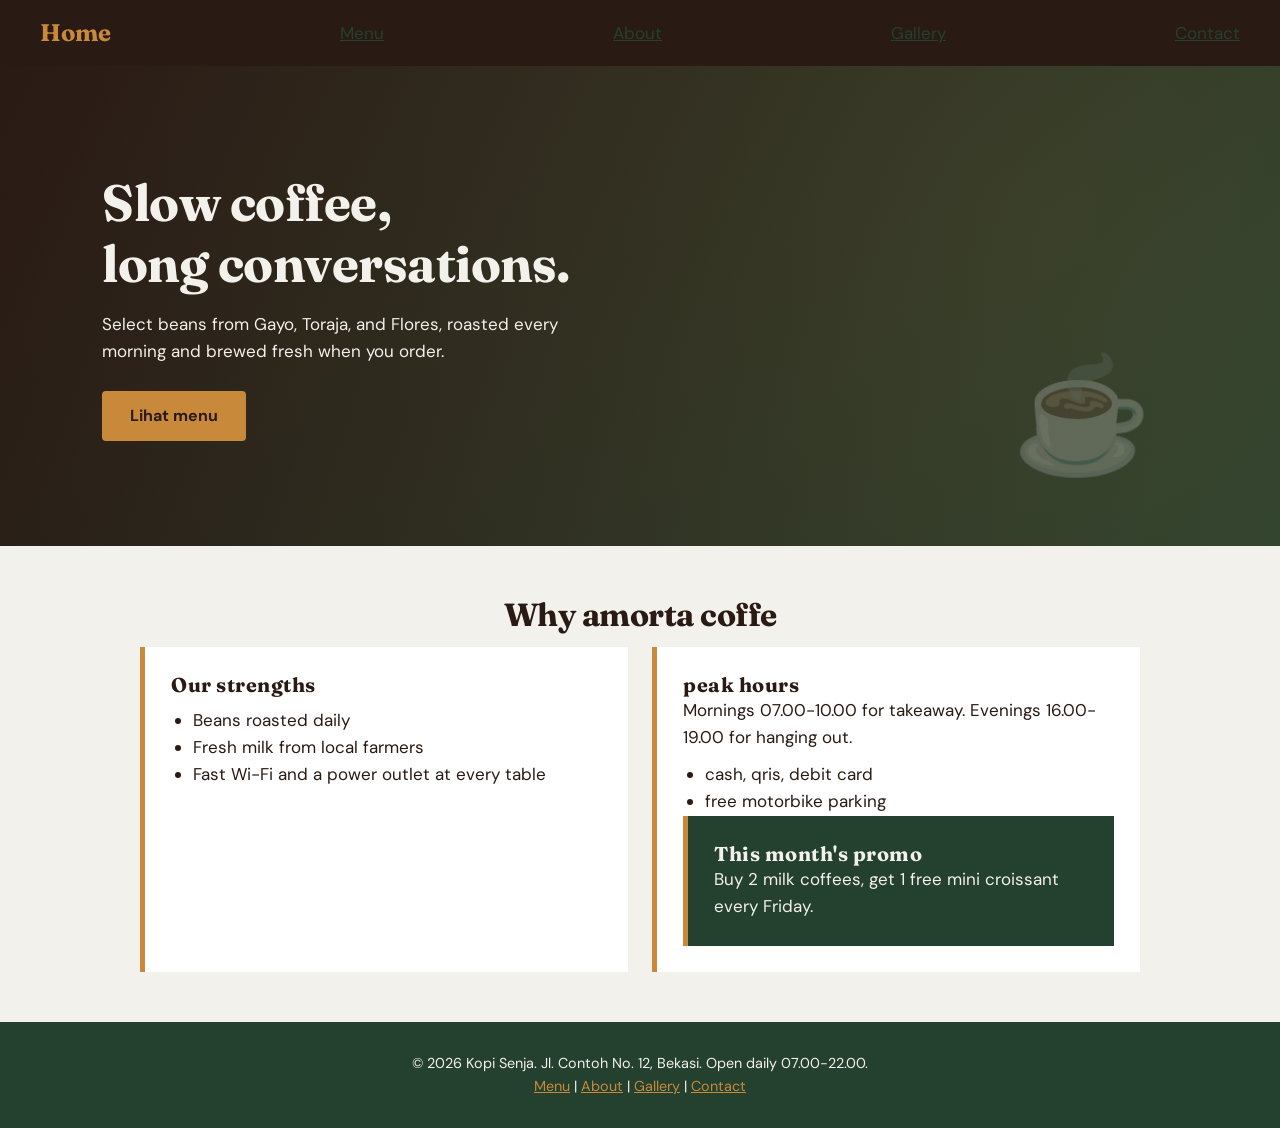
==== index.html @ 521914c7 "Update index.html" ====
<!DOCTYPE html>
<html lang="id">
<head>
  <meta charset="UTF-8">
  <meta name="viewport" content="width=device-width,initial-scale=1">
  <title>Home | amerta coffe</title>
  <link href="https://fonts.googleapis.com/css2?family=DM+Sans:wght@400;700&family=Fraunces:wght@700&display=swap" rel="stylesheet">
  <link rel="stylesheet" href="style.css">
  <style>
    nav{position: sticky; top: 0; z-index: 10;}
    .hero{postion: relative;}
    .steam{position: absolute; right: 24px; bottom: 16px;}
    .box h3{font-size: 20px; letter-spacing: 0.5px;}
    .cols{gap: 24px;}
    footer{background-color: #24402F; color: #F3F1EC; }
    .steps{max-width: 600px; margin: 16px auto 0;}
    </style>
</head>
<body>
  <nav>
    <a class="logo" href="index.html>amerta coffe</a>
    <ul>
      <li><a href="index.html" class="active">Home</a></li>
      <li><a href="menu.html">Menu</a></li>
      <li><a href="about.html">About</a></li>
      <li><a href="gallery.html">Gallery</a></li>
      <li><a href="contact.html">Contact</a></li>
    </ul>
  </nav>

  <header class="hero">
    <div>
      <h1>Slow coffee,<br>long conversations.</h1>
      <p>Select beans from Gayo, Toraja, and Flores, roasted every morning and brewed fresh when you order.</p>
      <a class="btn" href="menu.html">Lihat menu</a>
    </div>
    <span class="steam">&#9749;</span>
  </header>

  <main>
    <h2 style="text-align:center;">Why amorta coffe</h2>
    <div class="cols">
      <div class="box">
        <h3>Our strengths</h3>
        <ul class="plain">
          <li>Beans roasted daily</li>
          <li>Fresh milk from local farmers</li>
          <li>Fast Wi-Fi and a power outlet at every table</li>
        </ul>
      </div>
      <div class="box">
        <h3>peak hours</h3>
        <p>Mornings 07.00-10.00 for takeaway. Evenings 16.00-19.00 for hanging out.</p>
      <ul class="plain">
        <li>cash, qris, debit card</li>
        <li>free motorbike parking</li>
      </ul>
      <div class="box" style="background-color:#24402F;color:#F3F1EC;border-left-color:#C8893B">
        <h3>This month's promo</h3>
        <p>Buy 2 milk coffees, get 1 free mini croissant every Friday.</p>
      </div>
    </div>
  </main>
  

  <footer>
    <p>&copy; 2026 Kopi Senja. Jl. Contoh No. 12, Bekasi. Open daily 07.00-22.00.</p>
    <p><a href="menu.html">Menu</a> | <a href="about.html">About</a> | <a href="gallery.html">Gallery</a> | <a href="contact.html">Contact</a></p>
  </footer>
</body>
</html>
---- style.css ----
:root{
  --esp:#2A1A14;
  --pine:#24402F;
  --car:#C8893B;
  --bg:#F3F1EC;
  --w:#fff;
}
*{box-sizing:border-box;margin:0;padding:0}
body{
  font-family:'DM Sans',Arial,sans-serif;
  font-size:17px;
  line-height:1.6;
  color:var(--esp);
  background-color:var(--bg);
  min-height:100vh;
}
h1,h2,h3{
  font-family:'Fraunces',Georgia,serif;
  font-weight:700;
  letter-spacing:-.5px;
  line-height:1.2;
}
h1{font-size:3.2rem}
h2{font-size:2rem;margin-bottom:12px}
a{color:var(--pine)}

/* Navbar */
nav{
  position:sticky;
  top:0;
  z-index:100;
  display:flex;
  justify-content:space-between;
  align-items:center;
  padding:14px 40px;
  background-color:var(--esp);
}
nav .logo{
  font-family:'Fraunces',Georgia,serif;
  font-size:1.5rem;
  color:var(--car);
  text-decoration:none;
  font-weight:700;
}
nav ul{display:flex;gap:26px;list-style:none}
nav ul a{color:var(--bg);text-decoration:none;padding-bottom:4px}
nav ul a:hover,nav ul a.active{color:var(--car);border-bottom:2px solid var(--car)}

/* Layout */
main{max-width:1000px;width:90%;margin:0 auto;padding:50px 0}
.hero{
  position:relative;
  min-height:480px;
  display:flex;
  align-items:center;
  padding:0 8%;
  color:var(--bg);
  background-image:linear-gradient(120deg,rgba(42,26,20,.92),rgba(36,64,47,.85)),
                   radial-gradient(circle at 80% 30%,#C8893B,#2A1A14);
  background-size:cover;
  background-position:center;
  background-repeat:no-repeat;
}
.hero p{max-width:480px;margin:16px 0 26px}
.hero .steam{position:absolute;right:10%;bottom:40px;font-size:7rem;opacity:.25}
.btn{
  display:inline-block;
  padding:12px 28px;
  background-color:var(--car);
  color:var(--esp);
  font-weight:700;
  text-decoration:none;
  border:0;
  border-radius:4px;
  cursor:pointer;
  font-size:1rem;
}
.btn:hover{background-color:var(--w)}
.cols{display:grid;grid-template-columns:repeat(auto-fit,minmax(260px,1fr));gap:30px}
.box{background-color:var(--w);padding:26px;border-left:5px solid var(--car)}
ul.plain,ol.plain{margin:10px 0 0 22px}
footer{
  background-color:var(--esp);
  color:var(--bg);
  text-align:center;
  padding:30px 20px;
  font-size:.9rem;
}
footer a{color:var(--car)}
@media(max-width:700px){
  nav{flex-direction:column;gap:10px}
  h1{font-size:2.2rem}
}
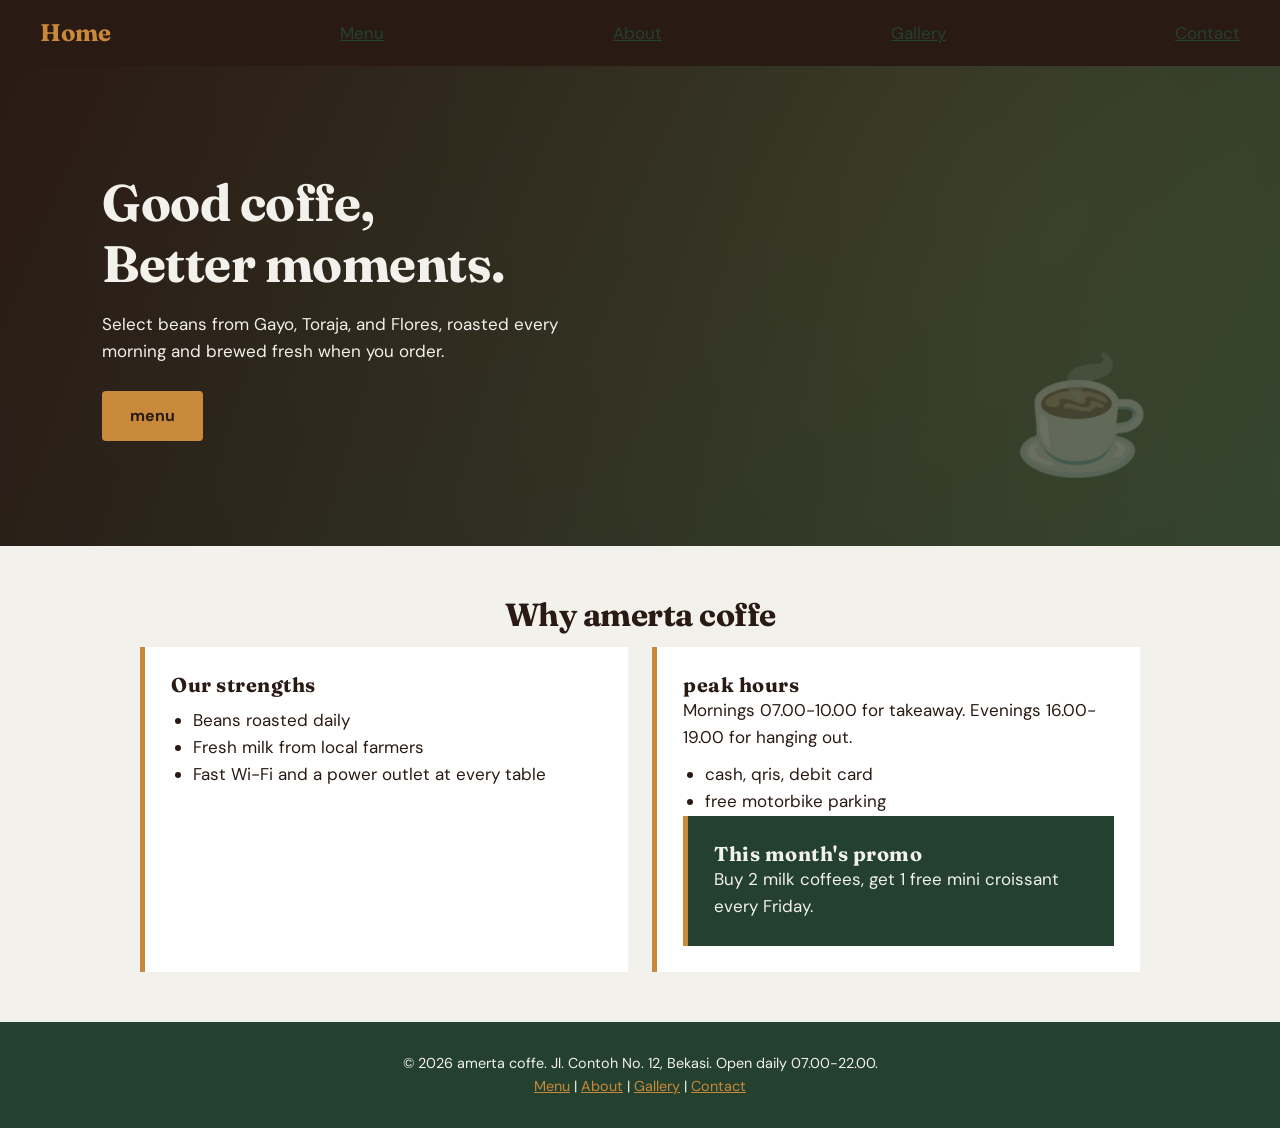
==== commit 89b7277f: "Update index.html" ====
--- a/index.html
+++ b/index.html
@@ -1,5 +1,5 @@
 <!DOCTYPE html>
-<html lang="id">
+<html lang="en">
 <head>
   <meta charset="UTF-8">
   <meta name="viewport" content="width=device-width,initial-scale=1">
@@ -30,15 +30,15 @@
 
   <header class="hero">
     <div>
-      <h1>Slow coffee,<br>long conversations.</h1>
+      <h1>Good coffe,<br>Better moments.</h1>
       <p>Select beans from Gayo, Toraja, and Flores, roasted every morning and brewed fresh when you order.</p>
-      <a class="btn" href="menu.html">Lihat menu</a>
+      <a class="btn" href="menu.html">menu</a>
     </div>
     <span class="steam">&#9749;</span>
   </header>
 
   <main>
-    <h2 style="text-align:center;">Why amorta coffe</h2>
+    <h2 style="text-align:center;">Why amerta coffe</h2>
     <div class="cols">
       <div class="box">
         <h3>Our strengths</h3>
@@ -64,7 +64,7 @@
   
 
   <footer>
-    <p>&copy; 2026 Kopi Senja. Jl. Contoh No. 12, Bekasi. Open daily 07.00-22.00.</p>
+    <p>&copy; 2026 amerta coffe. Jl. Contoh No. 12, Bekasi. Open daily 07.00-22.00.</p>
     <p><a href="menu.html">Menu</a> | <a href="about.html">About</a> | <a href="gallery.html">Gallery</a> | <a href="contact.html">Contact</a></p>
   </footer>
 </body>
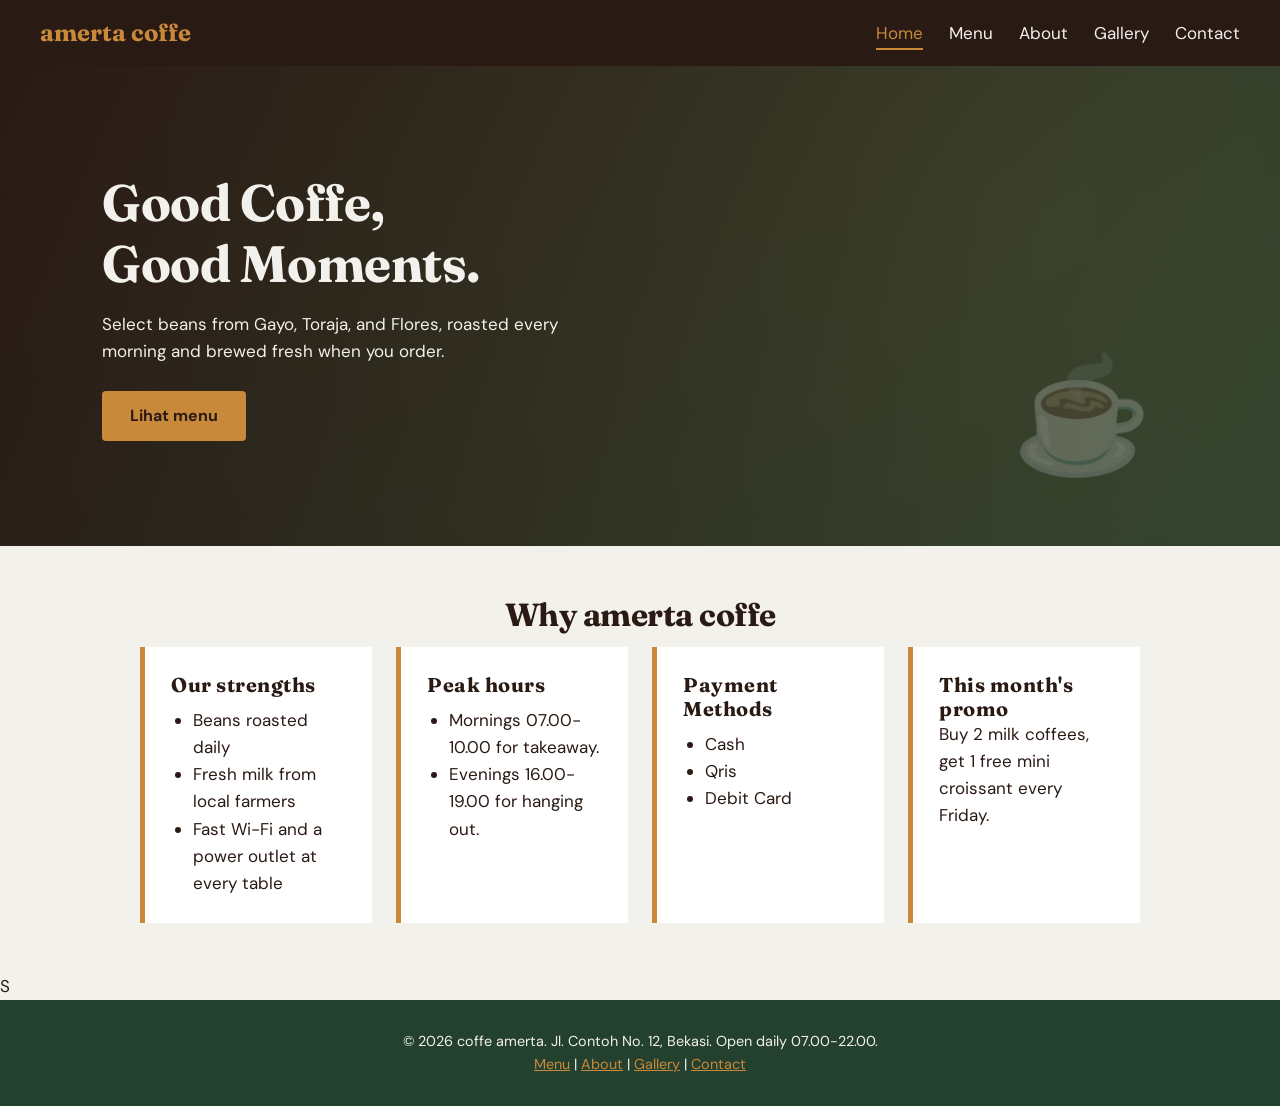
==== commit bc3db6f2: "Update index.html" ====
--- a/index.html
+++ b/index.html
@@ -7,18 +7,17 @@
   <link href="https://fonts.googleapis.com/css2?family=DM+Sans:wght@400;700&family=Fraunces:wght@700&display=swap" rel="stylesheet">
   <link rel="stylesheet" href="style.css">
   <style>
-    nav{position: sticky; top: 0; z-index: 10;}
-    .hero{postion: relative;}
-    .steam{position: absolute; right: 24px; bottom: 16px;}
-    .box h3{font-size: 20px; letter-spacing: 0.5px;}
-    .cols{gap: 24px;}
-    footer{background-color: #24402F; color: #F3F1EC; }
-    .steps{max-width: 600px; margin: 16px auto 0;}
+    nav { position: sticky; top: 0; z-index: 10; }
+    .hero { position: relative;}
+    .steam { position: absolute; right: 24px; bottom: 16px; }
+    .box h3 { font-size: 20px; letter-spacing: 0.5px; }
+    .cols { display: grid; grid-template-columns: repeat(4, 1fr); gap: 24px; }
+    footer { background-color: #24402F; color: #F3F1EC; }
     </style>
 </head>
 <body>
   <nav>
-    <a class="logo" href="index.html>amerta coffe</a>
+    <a class="logo" href="index.html">amerta coffe</a>
     <ul>
       <li><a href="index.html" class="active">Home</a></li>
       <li><a href="menu.html">Menu</a></li>
@@ -30,9 +29,9 @@
 
   <header class="hero">
     <div>
-      <h1>Good coffe,<br>Better moments.</h1>
+      <h1>Good Coffe,<br>Good Moments.</h1>
       <p>Select beans from Gayo, Toraja, and Flores, roasted every morning and brewed fresh when you order.</p>
-      <a class="btn" href="menu.html">menu</a>
+      <a class="btn" href="menu.html">Lihat menu</a>
     </div>
     <span class="steam">&#9749;</span>
   </header>
@@ -49,22 +48,30 @@
         </ul>
       </div>
       <div class="box">
-        <h3>peak hours</h3>
-        <p>Mornings 07.00-10.00 for takeaway. Evenings 16.00-19.00 for hanging out.</p>
+        <h3>Peak hours</h3>
+        <ul class="plain">
+          <li>Mornings 07.00-10.00 for takeaway.</li>
+          <li>Evenings 16.00-19.00 for hanging out.</li>
+        </ul>
+      </div>
+      <div class="box">
+        <h3>Payment Methods</h3>
       <ul class="plain">
-        <li>cash, qris, debit card</li>
-        <li>free motorbike parking</li>
+        <li>Cash</li>
+        <li>Qris</li>
+        <li>Debit Card</li>
       </ul>
-      <div class="box" style="background-color:#24402F;color:#F3F1EC;border-left-color:#C8893B">
+      </div>
+      <div class="box">
         <h3>This month's promo</h3>
         <p>Buy 2 milk coffees, get 1 free mini croissant every Friday.</p>
       </div>
     </div>
-  </main>
+  </main>S
   
 
   <footer>
-    <p>&copy; 2026 amerta coffe. Jl. Contoh No. 12, Bekasi. Open daily 07.00-22.00.</p>
+    <p>&copy; 2026 coffe amerta. Jl. Contoh No. 12, Bekasi. Open daily 07.00-22.00.</p>
     <p><a href="menu.html">Menu</a> | <a href="about.html">About</a> | <a href="gallery.html">Gallery</a> | <a href="contact.html">Contact</a></p>
   </footer>
 </body>
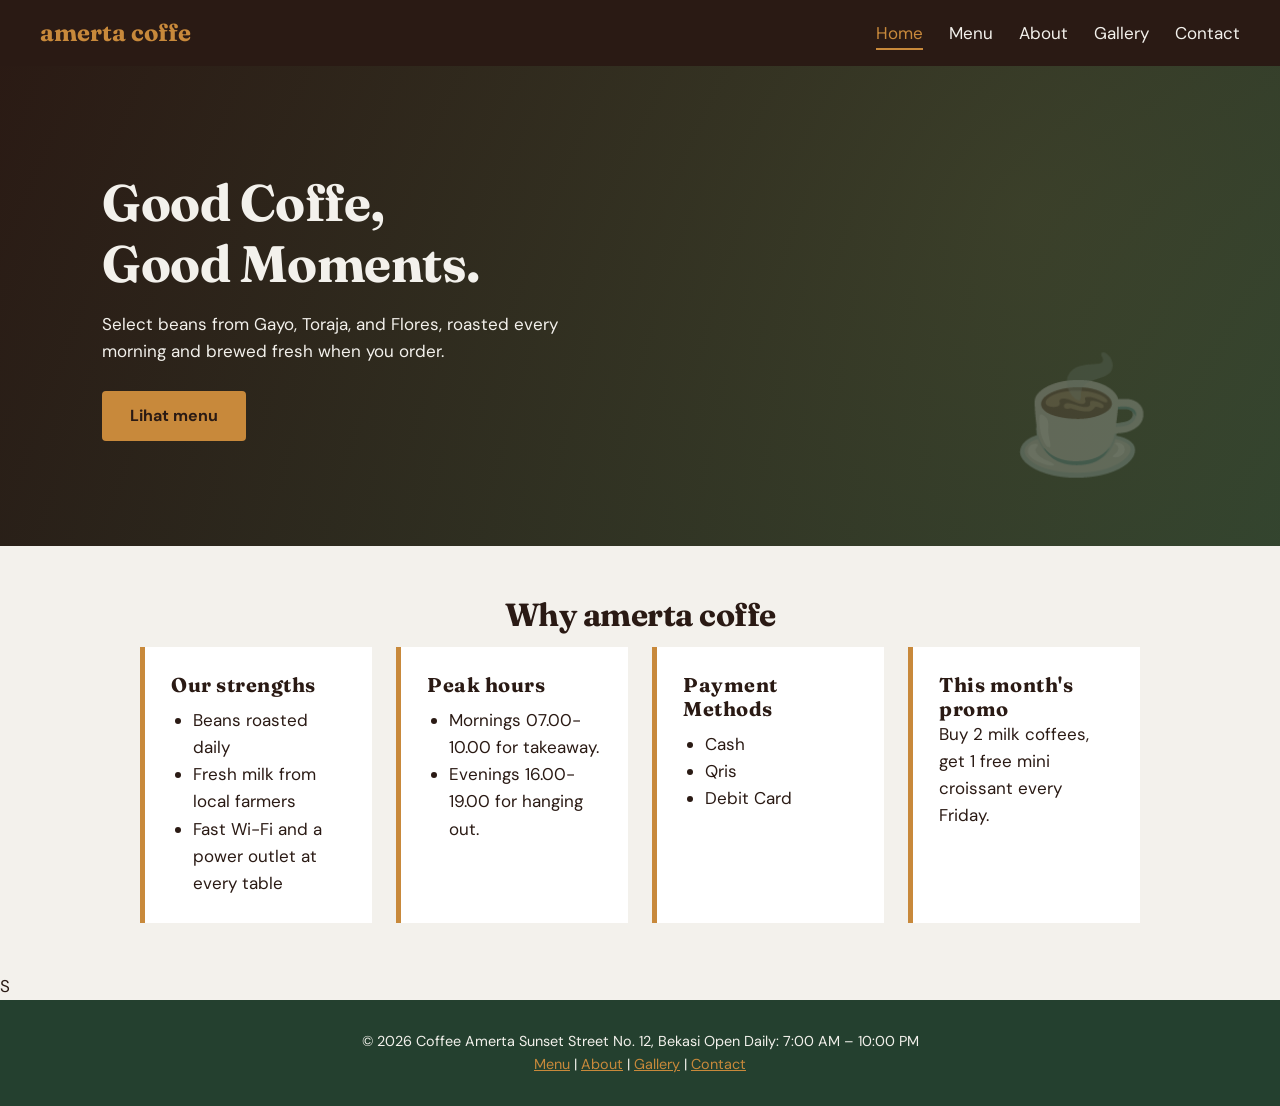
==== commit 0dda7fff: "Update index.html" ====
--- a/index.html
+++ b/index.html
@@ -71,7 +71,7 @@
   
 
   <footer>
-    <p>&copy; 2026 coffe amerta. Jl. Contoh No. 12, Bekasi. Open daily 07.00-22.00.</p>
+    <p>&copy; 2026 Coffee Amerta Sunset Street No. 12, Bekasi Open Daily: 7:00 AM – 10:00 PM</p>
     <p><a href="menu.html">Menu</a> | <a href="about.html">About</a> | <a href="gallery.html">Gallery</a> | <a href="contact.html">Contact</a></p>
   </footer>
 </body>
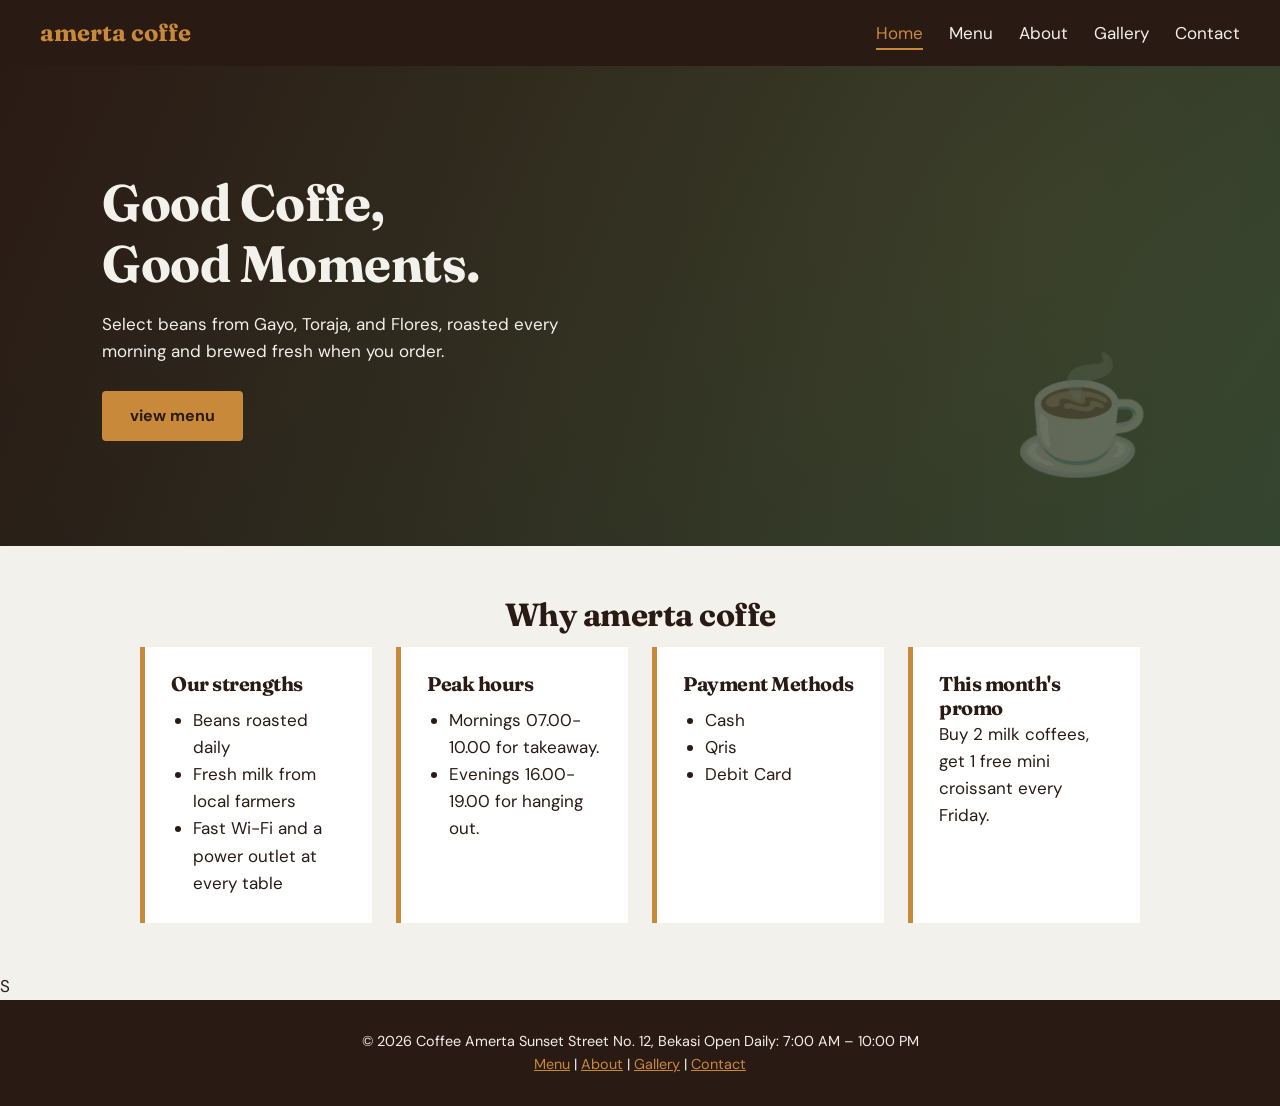
==== commit b40540c3: "Update index.html" ====
--- a/index.html
+++ b/index.html
@@ -7,13 +7,14 @@
   <link href="https://fonts.googleapis.com/css2?family=DM+Sans:wght@400;700&family=Fraunces:wght@700&display=swap" rel="stylesheet">
   <link rel="stylesheet" href="style.css">
   <style>
-    nav { position: sticky; top: 0; z-index: 10; }
-    .hero { position: relative;}
+    .cols { display: grid; grid-template-columns: repeat(4, 1fr); gap: 24px; }
+    .hero { position: relative; }
     .steam { position: absolute; right: 24px; bottom: 16px; }
-    .box h3 { font-size: 20px; letter-spacing: 0.5px; }
+    .box:hover { transform: translateY(-6px); transition: 0.3px; }
     .cols { display: grid; grid-template-columns: repeat(4, 1fr); gap: 24px; }
-    footer { background-color: #24402F; color: #F3F1EC; }
-    </style>
+    .box {box-shadow: 0 2px 8 px rgba(0,0,.15);
+    @media (max-width: 800px) { .cols {grid-template-columns: repeat (2, 1fr); }  
+</style>
 </head>
 <body>
   <nav>
@@ -31,7 +32,7 @@
     <div>
       <h1>Good Coffe,<br>Good Moments.</h1>
       <p>Select beans from Gayo, Toraja, and Flores, roasted every morning and brewed fresh when you order.</p>
-      <a class="btn" href="menu.html">Lihat menu</a>
+      <a class="btn" href="menu.html">view menu</a>
     </div>
     <span class="steam">&#9749;</span>
   </header>
